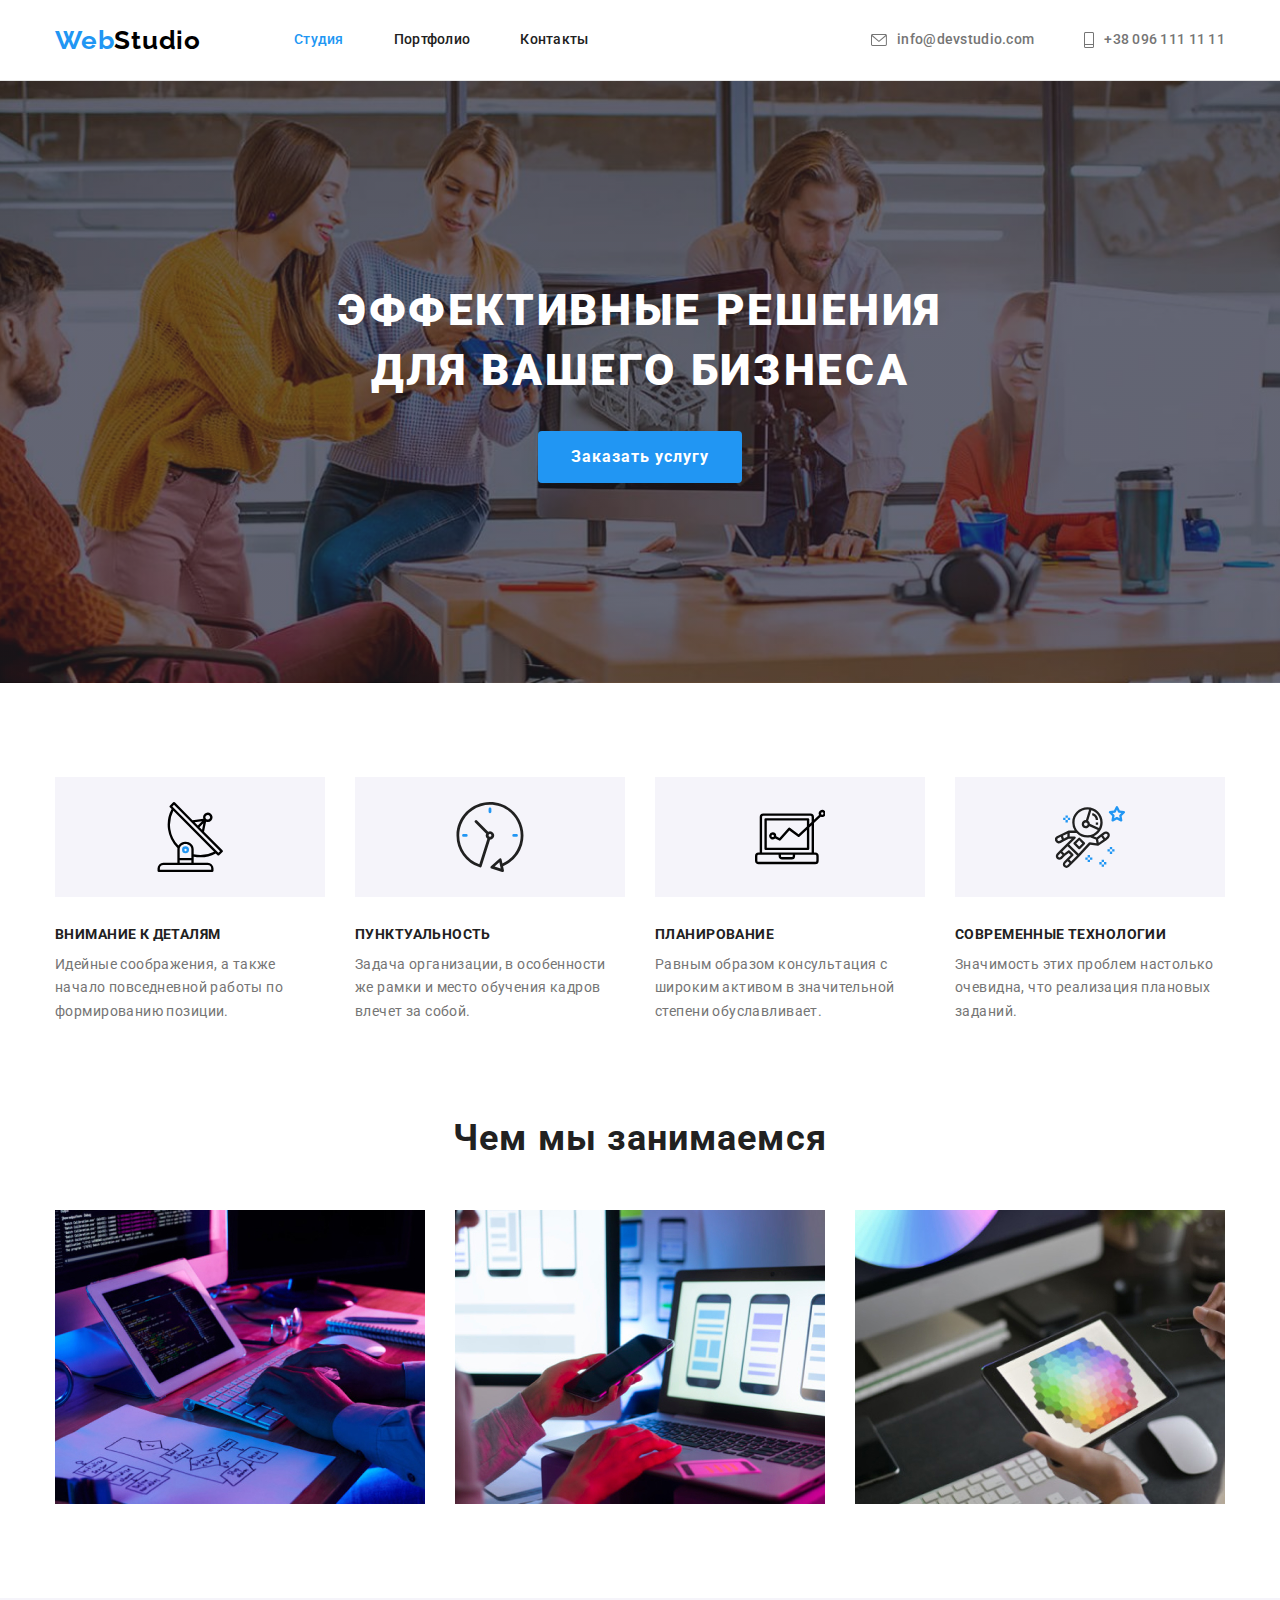
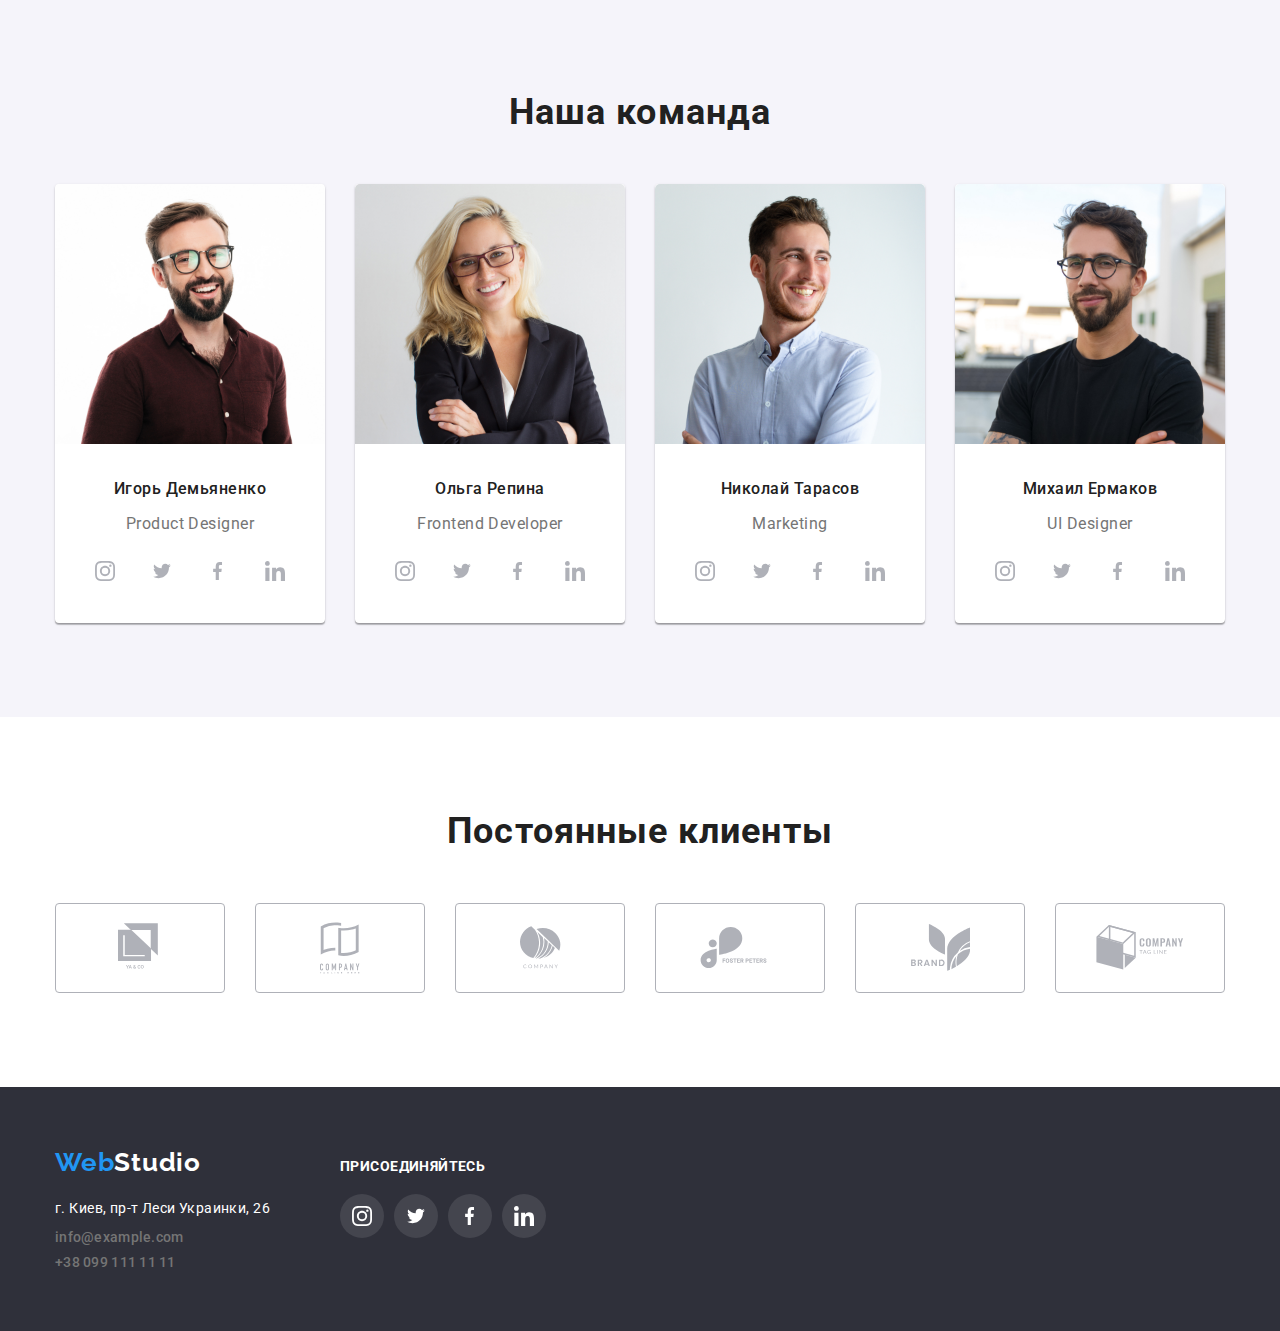
==== index.html @ 43649787 "add new repo" ====
<!DOCTYPE html>
<html lang="ru">

<head>
    <meta charset="UTF-8">
    <meta name="viewport" content="width=device-width, initial-scale=1.0">
    <title>WebStudio</title>
    <link rel="stylesheet" href="./css/reset.css">
    <link rel="stylesheet" href="https://cdnjs.cloudflare.com/ajax/libs/modern-normalize/1.0.0/modern-normalize.min.css">
    <link rel="stylesheet" href="./css/styles.css">
    <link rel="preconnect" href="https://fonts.gstatic.com">
    <link href="https://fonts.googleapis.com/css2?family=Raleway:wght@700&display=swap" rel="stylesheet">
    <link rel="preconnect" href="https://fonts.gstatic.com">
    <link href="https://fonts.googleapis.com/css2?family=Roboto:wght@400;500;700;900&display=swap" rel="stylesheet">
</head>

<body>
    <header class="header">
        <div class="container">
            <div class="header-wrapper">
                <nav class="header-nav">
                    <a href="./index.html" class="logo">
                        <span class="logo-web">Web</span><span class="logo-header">Studio</span>
                    </a>
                    <ul class="header-pages">
                        <li class="item"><a href="./index.html" class="header-link active-page">студия</a></li>
                        <li class="item"><a href="./portfolio.html" class="header-link">портфолио</a></li>
                        <li class="item"><a href="#" class="header-link">контакты</a></li>
                    </ul>
                </nav>
                <ul class="header-contacts">
                    <li class="item">
                        <a href="mailto:info@devstudio.com" class="contact-link">
                            <svg class="contact-icon" width="16" height="12">
                                <use href="./images/symbol-defs.svg#icon-mail"></use>
                            </svg>
                            info@devstudio.com
                        </a>
                    </li>
                    <li class="item">
                        <a href="tel:+380961111111" class="contact-link">
                            <svg class="contact-icon" width="10" height="16">
                                <use href="./images/symbol-defs.svg#icon-phone"></use>
                            </svg>
                            +38 096 111 11 11
                        </a>
                    </li>
                </ul>
            </div>
        </div>
    </header>

    <main>
        <section class="hero hero-overlay">
            <h1 class="hero-title">эффективные решения для вашего бизнеса</h1>
            <button class="hero-button">заказать услугу</button>
        </section>

        <section class="preferences">
            <div class="container">
                <h2 class="visually-hidden">преимущества</h2>
                <ul class="preferences-list">
                    <li class="item">
                        <div class="preferences-icon">
                            <svg class="icon" width="70" height="70">
                                <use href="./images/symbol-defs.svg#icon-satellite"></use>
                            </svg>
                        </div>
                        <h3 class="preferences-title">внимание к деталям</h3>
                        <p class="preferences-description">идейные соображения, а также начало повседневной работы по формированию позиции.</p>
                    </li>
                    <li class="item">
                        <div class="preferences-icon">
                            <svg class="icon" width="70" height="70">
                                <use href="./images/symbol-defs.svg#icon-clock"></use>
                            </svg>
                        </div>
                        <h3 class="preferences-title">пунктуальность</h3>
                        <p class="preferences-description">задача организации, в особенности же рамки и место обучения кадров влечет за собой.</p>
                    </li>
                    <li class="item">
                        <div class="preferences-icon">
                            <svg class="icon" width="70" height="70">
                                <use href="./images/symbol-defs.svg#icon-diagram"></use>
                            </svg>
                        </div>
                        <h3 class="preferences-title">планирование</h3>
                        <p class="preferences-description">равным образом консультация с широким активом в значительной степени обуславливает.</p>
                    </li>
                    <li class="item">
                        <div class="preferences-icon">
                            <svg class="icon" width="70" height="70">
                                <use href="./images/symbol-defs.svg#icon-astronaut"></use>
                            </svg>
                        </div>
                        <h3 class="preferences-title">современные технологии</h3>
                        <p class="preferences-description">значимость этих проблем настолько очевидна, что реализация плановых заданий.</p>
                    </li>
                </ul>
            </div>
        </section>

        <section class="occupation">
            <div class="container">
                <h2 class="occupation-title">чем мы занимаемся</h2>
                <ul class="occupation-list">
                    <li class="item">
                        <a href="#" class="occupation-link">
                            <img src="./images/what-we-do.jpg" alt="Десктопные приложения" width="370">
                        </a>
                    
                    </li>
                    <li class="item">
                        <a href="#" class="occupation-link">
                        <img src="./images/what-we-do-2.jpg" alt="Мобильные приложения" width="370">
                    </a>
                    </li>
                    <li class="item">
                        <a href="#" class="occupation-link">
                        <img src="./images/what-we-do-3.jpg" alt="Дизайнерские решения" width="370">
                    </a>
                    </li>
                </ul>
            </div>
        </section>

        <section class="team">
            <div class="container">
                <h2 class="team-title">наша команда</h2>
                <ul class="team-list">
                    <li class="item">
                        <img class="team-photo" src="./images/product-designer.jpg" alt="Product Designer" width="270">
                        <div class="team-wrapper">
                            <h3 class="team-member">игорь демьяненко</h3>
                            <p class="team-position">product designer</p>
                            <ul class="social-pages">
                                <li class="instagram-page">
                                    <a href="#" class="team-link instagram-link">
                                        <svg class="team-icon instagram-icon" width="20" height="20">
                                            <use href="./images/symbol-defs.svg#icon-instagram"></use>
                                        </svg>
                                    </a>
                                </li>
                                <li class="twitter-page">
                                    <a href="#" class="team-link twitter-link">
                                        <svg class="team-icon twitter-icon" width="20" height="16">
                                            <use href="./images/symbol-defs.svg#icon-twitter"></use>
                                        </svg>
                                    </a>
                                </li>
                                <li class="facebook-page">
                                    <a href="#" class="team-link facebook-link">
                                        <svg class="team-icon facebook-icon" width="10" height="20">
                                            <use href="./images/symbol-defs.svg#icon-facebook"></use>
                                        </svg>
                                    </a>
                                </li>
                                <li class="linkedin-page">
                                    <a href="#" class="team-link linkedin-link">
                                        <svg class="team-icon linkedin-icon" width="20" height="20">
                                            <use href="./images/symbol-defs.svg#icon-linkedin"></use>
                                        </svg>
                                    </a>
                                </li>
                            </ul>
                        </div>
                    </li>
                    <li class="item">
                        <img class="team-photo" src="./images/frontend-developer.jpg" alt="Frontend Developer" width="270">
                        <div class="team-wrapper">
                            <h3 class="team-member">ольга репина</h3>
                            <p class="team-position">frontend developer</p>
                            <ul class="social-pages">
                                <li class="instagram-page">
                                    <a href="#" class="team-link instagram-link">
                                        <svg class="team-icon instagram-icon" width="20" height="20">
                                            <use href="./images/symbol-defs.svg#icon-instagram"></use>
                                        </svg>
                                    </a>
                                </li>
                                <li class="twitter-page">
                                    <a href="#" class="team-link twitter-link">
                                        <svg class="team-icon twitter-icon" width="20" height="16">
                                            <use href="./images/symbol-defs.svg#icon-twitter"></use>
                                        </svg>
                                    </a>
                                </li>
                                <li class="facebook-page">
                                    <a href="#" class="team-link facebook-link">
                                        <svg class="team-icon facebook-icon" width="10" height="20">
                                            <use href="./images/symbol-defs.svg#icon-facebook"></use>
                                        </svg>
                                    </a>
                                </li>
                                <li class="linkedin-page">
                                    <a href="#" class="team-link linkedin-link">
                                        <svg class="team-icon linkedin-icon" width="20" height="20">
                                            <use href="./images/symbol-defs.svg#icon-linkedin"></use>
                                        </svg>
                                    </a>
                                </li>
                            </ul>
                        </div>
                    </li>
                    <li class="item">
                        <img class="team-photo" src="./images/marketing.jpg" alt="Marketing" width="270">
                        <div class="team-wrapper">
                            <h3 class="team-member">николай тарасов</h3>
                            <p class="team-position">marketing</p>
                            <ul class="social-pages">
                                <li class="instagram-page">
                                    <a href="#" class="team-link instagram-link">
                                        <svg class="team-icon instagram-icon" width="20" height="20">
                                            <use href="./images/symbol-defs.svg#icon-instagram"></use>
                                        </svg>
                                    </a>
                                </li>
                                <li class="twitter-page">
                                    <a href="#" class="team-link twitter-link">
                                        <svg class="team-icon twitter-icon" width="20" height="16">
                                            <use href="./images/symbol-defs.svg#icon-twitter"></use>
                                        </svg>
                                    </a>
                                </li>
                                <li class="facebook-page">
                                    <a href="#" class="team-link facebook-link">
                                        <svg class="team-icon facebook-icon" width="10" height="20">
                                            <use href="./images/symbol-defs.svg#icon-facebook"></use>
                                        </svg>
                                    </a>
                                </li>
                                <li class="linkedin-page">
                                    <a href="#" class="team-link linkedin-link">
                                        <svg class="team-icon linkedin-icon" width="20" height="20">
                                            <use href="./images/symbol-defs.svg#icon-linkedin"></use>
                                        </svg>
                                    </a>
                                </li>
                            </ul>
                        </div>
                    </li>
                    <li class="item">
                        <img class="team-photo" src="./images/ui-designer.jpg" alt="UI Designer" width="270">
                        <div class="team-wrapper">
                            <h3 class="team-member">михаил ермаков</h3>
                            <p class="team-position">UI designer</p>
                            <ul class="social-pages">
                                <li class="instagram-page">
                                    <a href="#" class="team-link instagram-link">
                                        <svg class="team-icon instagram-icon" width="20" height="20">
                                            <use href="./images/symbol-defs.svg#icon-instagram"></use>
                                        </svg>
                                    </a>
                                </li>
                                <li class="twitter-page">
                                    <a href="#" class="team-link twitter-link">
                                        <svg class="team-icon twitter-icon" width="20" height="16">
                                            <use href="./images/symbol-defs.svg#icon-twitter"></use>
                                        </svg>
                                    </a>
                                </li>
                                <li class="facebook-page">
                                    <a href="#" class="team-link facebook-link">
                                        <svg class="team-icon facebook-icon" width="10" height="20">
                                            <use href="./images/symbol-defs.svg#icon-facebook"></use>
                                        </svg>
                                    </a>
                                </li>
                                <li class="linkedin-page">
                                    <a href="#" class="team-link linkedin-link">
                                        <svg class="team-icon linkedin-icon" width="20" height="20">
                                            <use href="./images/symbol-defs.svg#icon-linkedin"></use>
                                        </svg>
                                    </a>
                                </li>
                            </ul>
                        </div>
                    </li>
                </ul>
            </div>
        </section>
        <section class="customers">
            <div class="container">
                <h2 class="customers-title">постоянные клиенты</h2>
                <ul class="customers-list">
                    <li class="customers-box">
                        <a href="#" class="customers-link">
                            <svg class="customers-icon" width="44" height="49">
                                <use href="./images/symbol-defs.svg#icon-yaco"></use>
                            </svg>
                        </a>
                    </li>
                    <li class="customers-box">
                        <a href="#" class="customers-link">
                            <svg class="customers-icon" width="40" height="52">
                                <use href="./images/symbol-defs.svg#icon-tagline"></use>
                            </svg>
                        </a>
                    </li>
                    <li class="customers-box">
                        <a href="#" class="customers-link">
                            <svg class="customers-icon" width="41" height="43">
                                <use href="./images/symbol-defs.svg#icon-company"></use>
                            </svg>
                        </a>
                    </li>
                    <li class="customers-box">
                        <a href="#" class="customers-link">
                            <svg class="customers-icon" width="80" height="42">
                                <use href="./images/symbol-defs.svg#icon-foster-peters"></use>
                            </svg>
                        </a>
                    </li>
                    <li class="customers-box">
                        <a href="#" class="customers-link">
                            <svg class="customers-icon" width="59" height="47">
                                <use href="./images/symbol-defs.svg#icon-brand"></use>
                            </svg>
                        </a>
                    </li>
                    <li class="customers-box">
                        <a href="#" class="customers-link">
                            <svg class="customers-icon" width="88" height="45">
                                <use href="./images/symbol-defs.svg#icon-company-tagline"></use>
                            </svg>
                        </a>
                    </li>
                </ul>
            </div>
        </section>
    </main>

    <footer class="footer">
        <div class="container">
            <div class="footer-wrapper">
                <div class="address-block">
                    <a href="./index.html" class="logo-footer">
                        <span class="logo-web">Web</span><span class="footer-logo">Studio</span>
                    </a>
                    <address class="address-list">
                        <p class="address">г. Киев, пр-т Леси Украинки, 26</p>
                        <p class="address-email"><a href="mailto:info@example.com" class="contact-email">info@example.com</a></p>
                        <p class="address-phone"><a href="tel:+380991111111" class="contact-phone">+38 099 111 11 11</a></p>
                    </address>
                </div>
                <div class="social-block">
                    <p class="join">присоединяйтесь</p>
                    <ul class="social-list">
                        <li class="instagram-page">
                            <a href="#" class="social-link instagram-link">
                                <svg class="social-icon instagram-icon" width="20" height="20">
                                    <use href="./images/symbol-defs.svg#icon-instagram"></use>
                                </svg>
                            </a>
                        </li>
                        <li class="twitter-page">
                            <a href="#" class="social-link twitter-link">
                                <svg class="social-icon twitter-icon" width="20" height="16">
                                    <use href="./images/symbol-defs.svg#icon-twitter"></use>
                                </svg>
                            </a>
                        </li>
                        <li class="facebook-page">
                            <a href="#" class="social-link facebook-link">
                                <svg class="social-icon facebook-icon" width="10" height="20">
                                    <use href="./images/symbol-defs.svg#icon-facebook"></use>
                                </svg>
                            </a>
                        </li>
                        <li class="linkedin-page">
                            <a href="#" class="social-link linkedin-link">
                                <svg class="social-icon linkedin-icon" width="20" height="20">
                                    <use href="./images/symbol-defs.svg#icon-linkedin"></use>
                                </svg>
                            </a>
                        </li>
                    </ul>
                </div>
            </div>
        </div>
    </footer>

</body>

</html>
---- css/styles.css ----
:root {
    --primary-text-color: #212121;
    --hero-text-color: #FFFFFF;
    --secondary-text-color: #757575;
    --color-icon: #AFB1B8;
    --accent-text-color: #2196F3;
    --background-main-color: #FFFFFF;
    --background-footer-color: #2F303A;
    --background-category-color: #F5F4FA;
    --background-portfolio-color: #E5E5E5;
}

body {
    margin: 0;
    padding: 0;
    font-family: Roboto, sans-serif;
    font-size: 14px;
}

img {
    display: block;
    max-width: 100%;
    height: auto;
}

/* STUDIO PAGE */

.header {
    border-bottom: 1px solid #E5E5E5;
}

.container {
    width: 1200px;
    margin: 0 auto;
    padding-left: 15px;
    padding-right: 15px;
}

.header-wrapper {
    display: flex;
    align-items: center;
}

/* section HEADER */
.header-nav {
    display: flex;
    align-items: center;
}

.logo-web {
    font-family: Raleway, sans-serif;
    font-style: normal;
    font-weight: 700;
    font-size: 26px;
    line-height: 1.19;
    letter-spacing: 0.03em;
    color: var(--accent-text-color);
}

.logo-header {
    font-family: Raleway, sans-serif;
    font-style: normal;
    font-weight: 700;
    font-size: 26px;
    line-height: 1.19;
    letter-spacing: 0.03em;
    color: #000000;
}

.header-pages {
    display: flex;
    margin-top: 0;
    margin-bottom: 0;
    margin-left: 93px;
    padding-inline-start: 0;
    list-style: none;
}

.header-pages .item:not(:first-child) {
    margin-left: 50px;
}

.header-link {
    display: inline-block;
    padding-top: 32px;
    padding-bottom: 32px;
    font-weight: 500;
    line-height: 1.14;
    letter-spacing: 0.02em;
    text-decoration: none;
    text-transform: capitalize;
    color: var(--primary-text-color);
}

.header-link:focus, .header-link:hover, .active-page {
    color: var(--accent-text-color);
    cursor: pointer;
}

.header-contacts {
    display: flex;
    align-items: center;
    margin-top: 0;
    margin-bottom: 0;
    margin-left: auto;
    list-style: none;
}

.header-contacts .item:not(:first-child) {
    margin-left: 50px;
}

.contact-icon {
    margin-right: 10px;
    fill: currentColor;
}

.contact-link {
    display: flex;
    align-items: center;
    padding-top: 32px;
    padding-bottom: 32px;
    font-style: normal;
    font-weight: 500;
    line-height: 1.14;
    letter-spacing: 0.02em;
    text-decoration: none;
    color: var(--secondary-text-color);
}

.contact-link:focus, .contact-link:hover {
    color: var(--accent-text-color);
    fill: var(--accent-text-color);
    cursor: pointer;
}

/* section HERO */
.hero {
    width: 100%;
    padding-top: 200px;
    padding-bottom: 200px;
    text-align: center;
}

.hero-overlay {
    max-width: 1600px;
    background-color: var(--background-color);
    background-image:  linear-gradient(to right, rgba(47, 48, 58, 0.4), rgba(47, 48, 58, 0.4)), url("../images/hero-bg.jpg");
    background-repeat: no-repeat;
    background-position: center;
    background-size: cover;
}

.hero-title {
    width: 696px;
    margin: 0 auto 30px;
    font-weight: 900;
    font-size: 44px;
    line-height: 1.36;
    letter-spacing: 0.06em;
    text-transform: uppercase;
    color: var(--hero-text-color);
}

.hero-button {
    display: inline-block;
    padding: 10px 32px;
    font-weight: 700;
    font-size: 16px;
    line-height: 1.87;
    letter-spacing: 0.06em;
    border: 1px solid transparent;
    border-radius: 4px;
    cursor: pointer;
    background-color: var(--accent-text-color);
    color: var(--hero-text-color);
}

.hero-button::first-letter {
    text-transform: capitalize;
}

/* section PREFERENCES */
.preferences {
    padding-top: 94px;
    padding-bottom: 94px;
}

.preferences-list {
    display: flex;
    margin-top: 0;
    margin-bottom: 0;
    list-style: none;
}

.preferences-list .item:not(:first-child) {
    margin-left: 30px;
}

.preferences-icon {
    display: flex;
    justify-content: center;
    align-items: center;
    width: 270px;
    height: 120px;
    margin-bottom: 30px;
    background-color: var(--background-category-color);
}

.preferences-title {
    margin-top: 0;
    margin-bottom: 10px;
    font-weight: 700;
    font-size: 14px;
    line-height: 1.14;
    letter-spacing: 0.03em;
    text-transform: uppercase;
    color: var(--primary-text-color);
}

.preferences-description {
    margin-top: 0;
    margin-bottom: 0;
    font-weight: 400;
    line-height: 1.71;
    letter-spacing: 0.03em;
    color: var(--secondary-text-color);
}

.preferences-description::first-letter {
    text-transform: capitalize;
}

/* section OCCUPATION */
.occupation {
    padding-bottom: 94px;
    text-align: center;
}

.occupation-title {
    margin-top: 0;
    margin-bottom: 50px;
    font-weight: 700;
    font-size: 36px;
    line-height: 1.16;
    letter-spacing: 0.03em;
    color: var(--primary-text-color);
}

.occupation-title::first-letter {
    text-transform: capitalize;
}

.occupation-list {
    display: flex;
    justify-content: space-between;
    margin-top: 0;
    margin-bottom: 0;
    padding: 0;
    list-style: none;
}

/* section TEAM */
.team {
    padding-top: 94px;
    padding-bottom: 94px;
    text-align: center;
    background-color: var(--background-category-color);
}

.team-title {
    margin-top: 0;
    margin-bottom: 50px;
    font-weight: 700;
    font-size: 36px;
    line-height: 1.16;
    letter-spacing: 0.03em;
    color: var(--primary-text-color);
}

.team-title::first-letter {
    text-transform: capitalize;
}

.team-list {
    display: flex;
    margin-top: 0;
    margin-bottom: 0;
    padding: 0;
    list-style: none;
}

.team-list > .item {
    background-color: var(--hero-text-color);
    box-shadow: 0px 1px 3px rgba(0, 0, 0, 0.12), 0px 1px 1px rgba(0, 0, 0, 0.14), 0px 2px 1px rgba(0, 0, 0, 0.2);
    border-radius: 4px;
}

.team-list .item:not(:first-child) {
    margin-left: 30px;
}

.team-photo {
    border-top-left-radius: 5px;
    border-top-right-radius: 5px;
}

.team-wrapper {
    padding-top: 30px;
    padding-bottom: 30px;
    padding-left: 15px;
    padding-right: 15px;
}

.team-member {
    margin-bottom: 10px;
    font-weight: 500;
    font-size: 16px;
    line-height: 1.87;
    letter-spacing: 0.03em;
    text-transform: capitalize;
    color: var(--primary-text-color);
}

.team-position {
    margin-top: 0;
    margin-bottom: 16px;
    font-weight: 400;
    font-size: 16px;
    line-height: 1.19;
    text-align: center;
    letter-spacing: 0.03em;
    text-transform: capitalize;
    color: var(--secondary-text-color);
}

.social-pages {
    display: flex;
    justify-content: space-evenly;
    align-items: center;
}

.team-link {
    display: flex;
    justify-content: center;
    align-items: center;
    width: 44px;
    height: 44px;
    border-radius: 50%;
    color: var(--color-icon);
}

.team-icon {
    fill: currentColor;
}

.team-link:hover {
    background-color: var(--accent-text-color);
    color: var(--hero-text-color);
}

/* section CUSTOMERS */
.customers {
    padding-top: 94px;
    padding-bottom: 94px;
    background-color: var(--hero-text-color);
}

.customers-title {
    margin-top: 0;
    margin-bottom: 50px;
    font-style: normal;
    font-weight: 700;
    font-size: 36px;
    line-height: 1.16;
    text-align: center;
    letter-spacing: 0.03em;
    color: var(--primary-text-color);
}

.customers-title::first-letter {
    text-transform: capitalize;
}

.customers-list {
    display: flex;
    justify-content: space-between;
    align-items: center;
}

.customers-link {
    display: flex;
    justify-content: space-evenly;
    align-items: center;
    width: 170px;
    height: 90px;
    border: 1px solid var(--color-icon);
    border-radius: 4px;
    color: var(--color-icon);
}

.customers-icon {
    fill: currentColor;
}

.customers-link:hover {
    border: 1px solid var(--accent-text-color);
    color: var(--accent-text-color);
}

/* section FOOTER */
.footer {
    padding-top: 60px;
    padding-bottom: 60px;
    background-color: var(--background-footer-color);
}

.footer-wrapper {
    display: flex;
}

/* ADDRESS - BLOCK */
.logo-footer {
    display: block;
    margin-top: 0;
    margin-bottom: 20px;
    cursor: pointer;
}

.footer-logo {
    font-family: Raleway, sans-serif;
    font-style: normal;
    font-weight: 700;
    font-size: 26px;
    line-height: 1.19;
    letter-spacing: 0.03em;
    color: var(--hero-text-color);
}

.address-block {
    margin-right: 70px;
}

.address {
    margin-top: 0;
    margin-bottom: 9px;
    font-style: normal;
    font-weight: 400;
    line-height: 1.71;
    letter-spacing: 0.03em;
    color: var(--hero-text-color);
}

.address-email {
    margin-bottom: 9px;
}

.contact-email {
    font-style: normal;
    font-weight: 500;
    line-height: 1.14;
    letter-spacing: 0.02em;
    text-decoration: none;
    color: var(--secondary-text-color);
}

.contact-email:focus, .contact-email:hover {
    color: var(--accent-text-color);
    cursor: pointer;
}

.contact-phone {
    margin-top: 0;
    margin-bottom: 0;
    font-style: normal;
    font-weight: 500;
    line-height: 1.14;
    letter-spacing: 0.02em;
    text-decoration: none;
    color: var(--secondary-text-color);
}

.contact-phone:focus, .contact-phone:hover {
    color: var(--accent-text-color);
    cursor: pointer;
}

/* SOCIAL - BLOCK */
.social-block {
    display: flex;
    flex-direction: column;
    width: 206px;
    height: 80px;
}

.join {
    margin-top: 12px;
    margin-bottom: 20px;
    font-style: normal;
    font-weight: 700;
    font-size: 14px;
    line-height: 1.14;
    letter-spacing: 0.03em;
    text-transform: uppercase;
    color: var(--hero-text-color);
}

.social-list {
    display: flex;
    justify-content: space-between;
    align-items: center;
}

.social-link {
    display: flex;
    justify-content: center;
    align-items: center;
    width: 44px;
    height: 44px;
    border-radius: 50%;
    background-color: rgba(255, 255, 255, 0.1);
    color: var(--hero-text-color);
}

.social-icon {
    fill: currentColor;
}

.social-link:hover {
    background-color: var(--accent-text-color);
}

/* PORTFOLIO PAGE */

/* section PORTFOLIO */
.portfolio {
    padding-top: 70px;
    padding-bottom: 114px;
}

.portfolio-title {
    margin-top: 0;
    margin-bottom: 0;
    visibility: hidden;
}

.category-list {
    display: flex;
    justify-content: center;
    margin-top: 0;
    margin-bottom: 50px;
    padding: 0;
    list-style: none;
}

.category-list .item:not(:first-child) {
    margin-left: 8px;
}

.category-link {
    display: inline-block;
    padding: 6px 22px;
    font-weight: 500;
    font-size: 16px;
    line-height: 1.62;
    border-radius: 4px;
    text-transform: capitalize;
    text-decoration: none;
    text-align: center;
    letter-spacing: 0.03em;
    cursor: pointer;
    background-color: var(--background-category-color);
    color: var(--primary-text-color);
}
.category-link:hover {
    box-shadow: 0px 3px 1px rgba(0, 0, 0, 0.1), 0px 1px 2px rgba(0, 0, 0, 0.08), 0px 2px 2px rgba(0, 0, 0, 0.12);
}

.category-link:focus, .category-link:hover {
    background-color: var(--accent-text-color);
    color: var(--hero-text-color);
}


.portfolio-list {
    display: flex;
    flex-wrap: wrap;
    margin: 0;
    padding: 0;
    list-style: none;
}

.portfolio-list .card {
    margin-right: 30px;
    margin-bottom: 30px;
}

.portfolio-list .card:nth-child(3n) {
    margin-right: 0;
}

.portfolio-list .card:nth-last-child(-n+3) {
    margin-bottom: 0;
}

.card-link {
    text-decoration: none;
}

.card:hover {
    box-shadow: 0px 1px 1px rgba(0, 0, 0, 0.12), 0px 4px 4px rgba(0, 0, 0, 0.06), 1px 4px 6px rgba(0, 0, 0, 0.16);
}

.card-wrapper {
    padding-top: 20px;
    padding-bottom: 20px;
    padding-left: 24px;
    padding-right: 24px;
    margin: 0;
    border-left: 1px solid #EEEEEE;
    border-right: 1px solid #EEEEEE;
    border-bottom: 1px solid #EEEEEE;
}

.portfolio-name {
    margin-top: 0;
    margin-bottom: 4px;
    font-weight: 700;
    font-size: 18px;
    line-height: 2;
    letter-spacing: 0.06em;
    color: var(--primary-text-color);
}

.portfolio-work {
    margin: 0;
    font-weight: 400;
    font-size: 16px;
    line-height: 1.87;
    letter-spacing: 0.03em;
    color: var(--secondary-text-color);
}
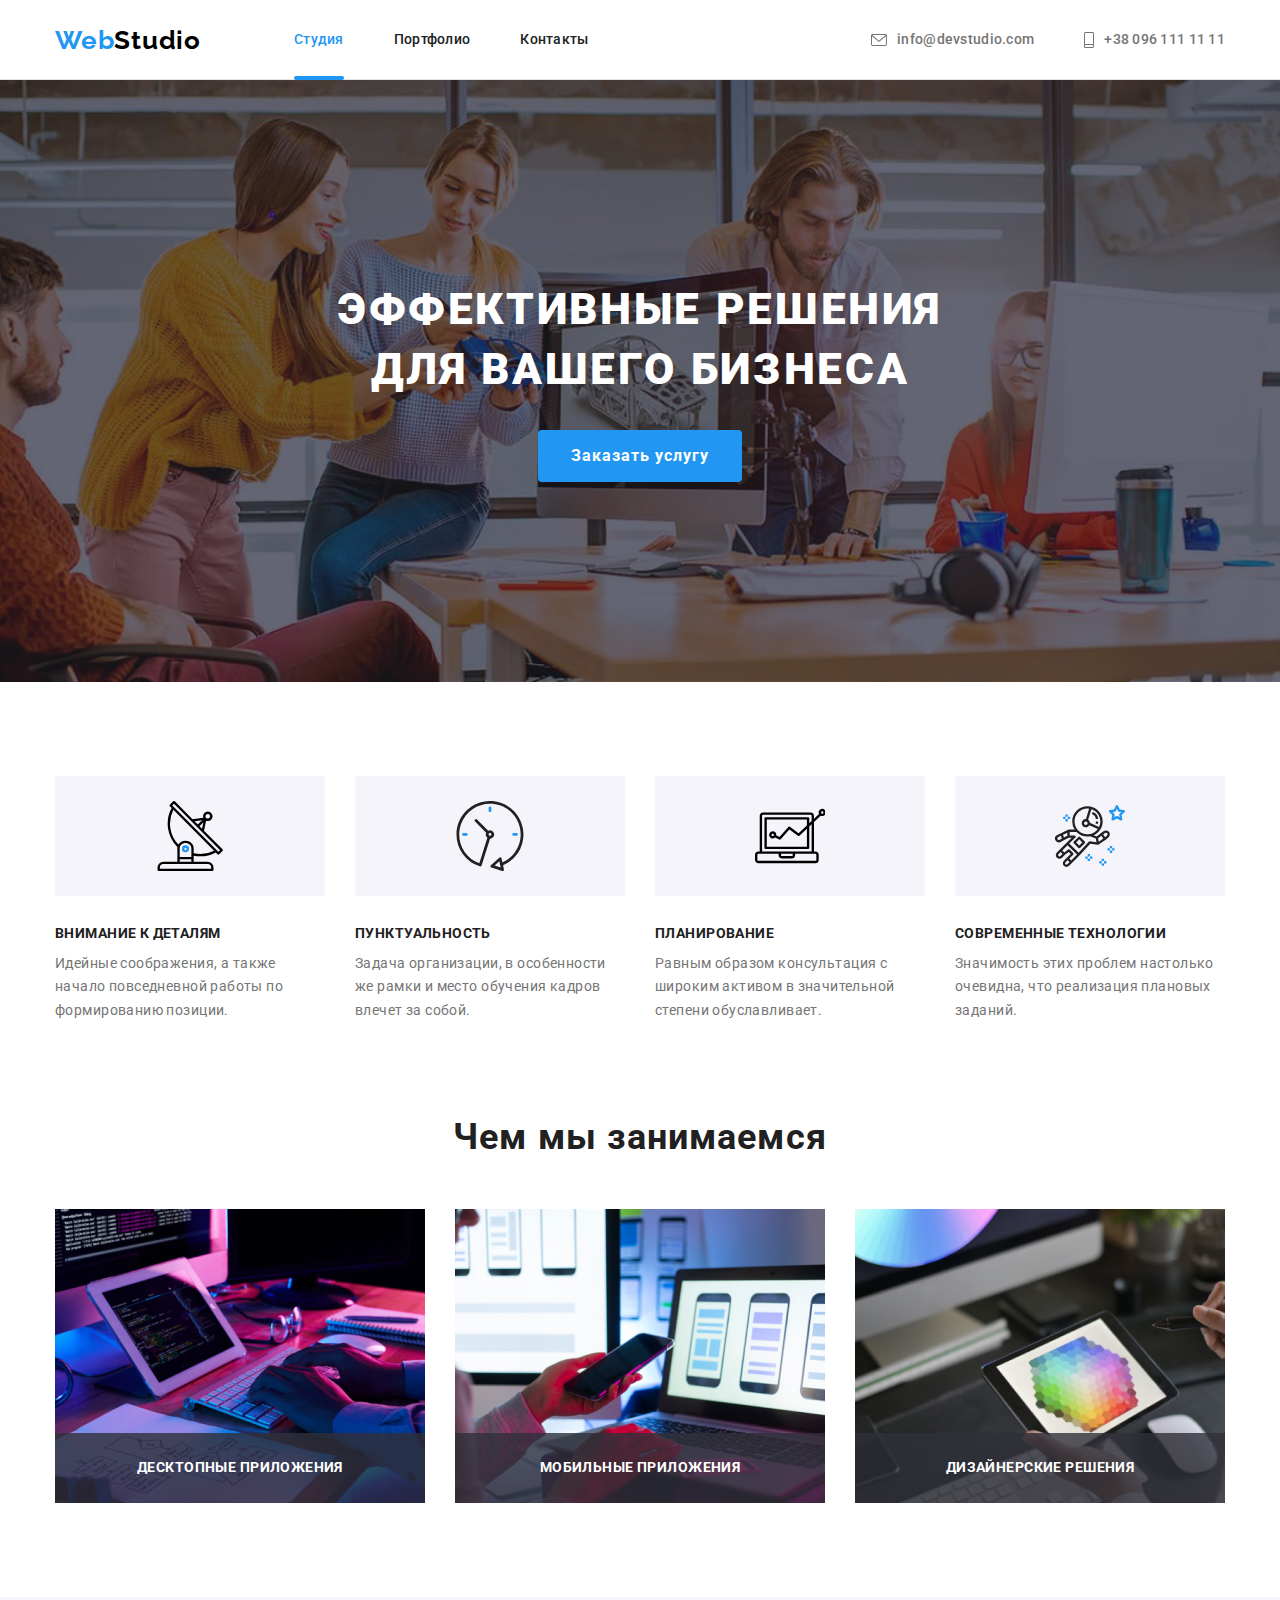
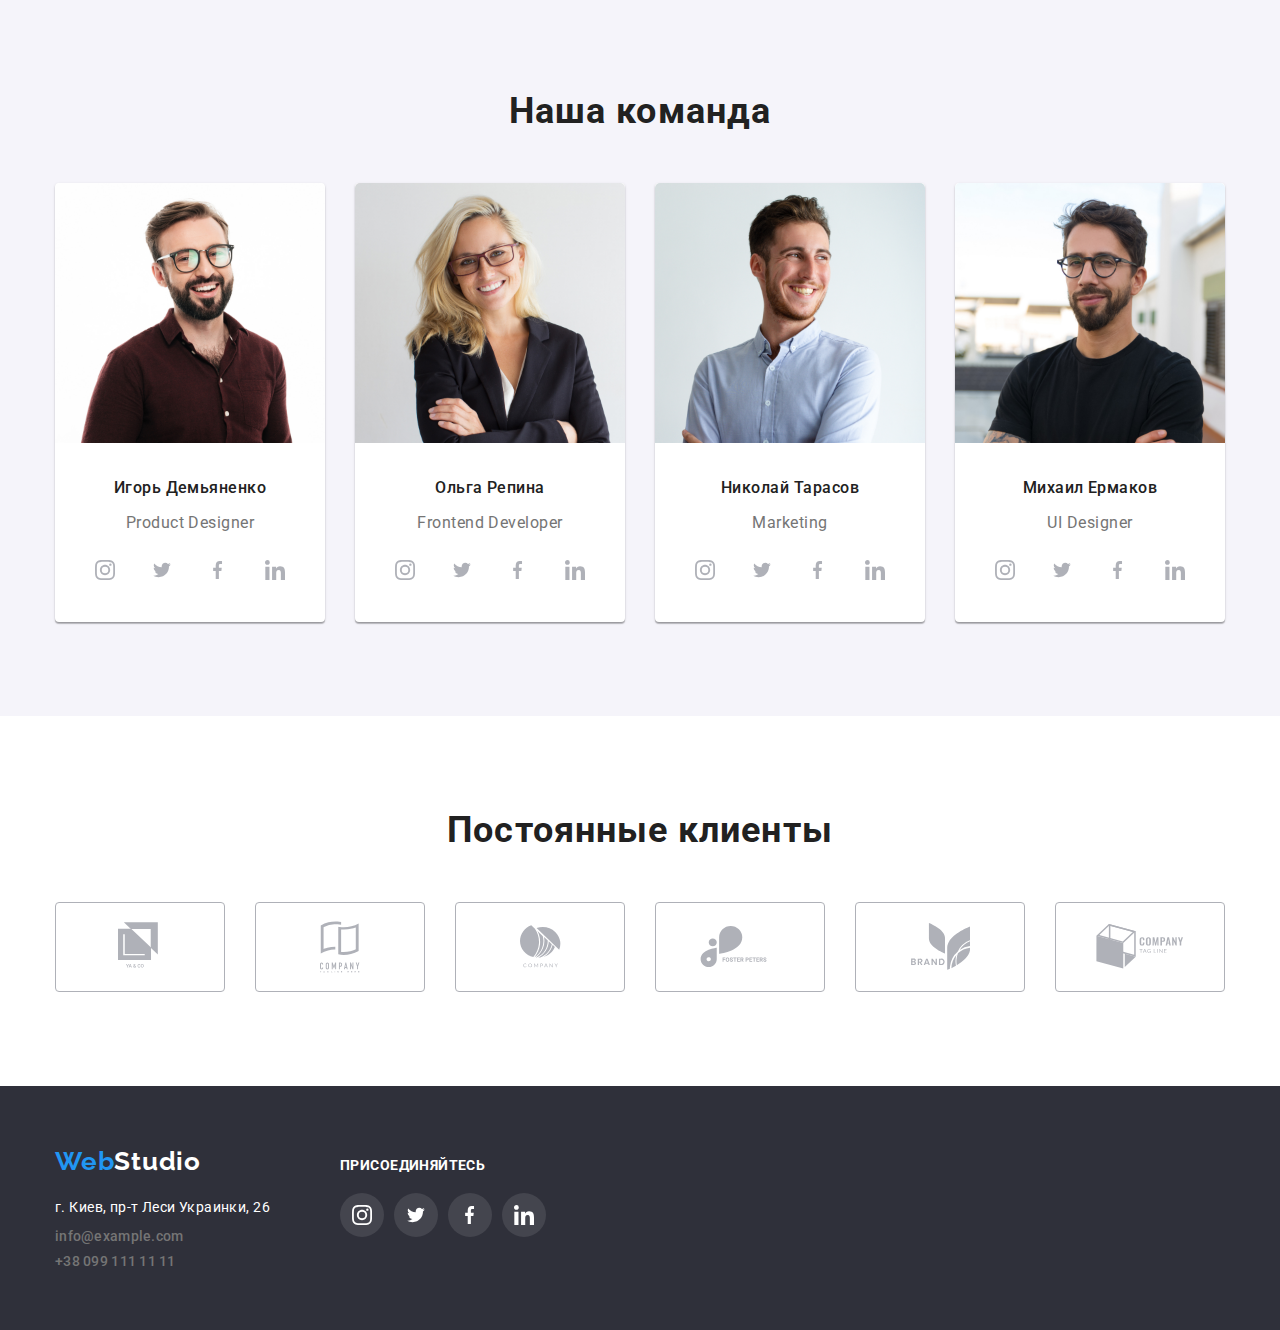
==== commit a3f68ba5: "add occupation-description & card-description" ====
--- a/index.html
+++ b/index.html
@@ -23,9 +23,12 @@
                         <span class="logo-web">Web</span><span class="logo-header">Studio</span>
                     </a>
                     <ul class="header-pages">
-                        <li class="item"><a href="./index.html" class="header-link active-page">студия</a></li>
-                        <li class="item"><a href="./portfolio.html" class="header-link">портфолио</a></li>
-                        <li class="item"><a href="#" class="header-link">контакты</a></li>
+                        <li class="item">
+                            <a href="./index.html" class="header-link active-page">студия</a></li>
+                        <li class="item">
+                            <a href="./portfolio.html" class="header-link">портфолио</a></li>
+                        <li class="item">
+                            <a href="#" class="header-link">контакты</a></li>
                     </ul>
                 </nav>
                 <ul class="header-contacts">
@@ -104,21 +107,17 @@
             <div class="container">
                 <h2 class="occupation-title">чем мы занимаемся</h2>
                 <ul class="occupation-list">
-                    <li class="item">
-                        <a href="#" class="occupation-link">
-                            <img src="./images/what-we-do.jpg" alt="Десктопные приложения" width="370">
-                        </a>
-                    
-                    </li>
-                    <li class="item">
-                        <a href="#" class="occupation-link">
+                    <li class="occupation-item">
+                        <img src="./images/what-we-do.jpg" alt="Десктопные приложения" width="370">
+                        <p class="occupation-description">десктопные приложения</p>
+                    </li>
+                    <li class="occupation-item">
                         <img src="./images/what-we-do-2.jpg" alt="Мобильные приложения" width="370">
-                    </a>
-                    </li>
-                    <li class="item">
-                        <a href="#" class="occupation-link">
+                        <p class="occupation-description">мобильные приложения</p>
+                    </li>
+                    <li class="occupation-item">
                         <img src="./images/what-we-do-3.jpg" alt="Дизайнерские решения" width="370">
-                    </a>
+                        <p class="occupation-description">дизайнерские решения</p>
                     </li>
                 </ul>
             </div>
--- a/css/styles.css
+++ b/css/styles.css
@@ -26,7 +26,17 @@
 /* STUDIO PAGE */
 
 .header {
-    border-bottom: 1px solid #E5E5E5;
+    position: relative;
+}
+
+.header::after {
+    position: absolute;
+    content: '';
+    bottom: 0;
+    width: 100%;
+    max-width: 1600px;
+    height: 1px;
+    background-color: var(--background-portfolio-color);
 }
 
 .container {
@@ -74,6 +84,10 @@
     margin-left: 93px;
     padding-inline-start: 0;
     list-style: none;
+}
+
+.header-pages .item {
+    position: relative;
 }
 
 .header-pages .item:not(:first-child) {
@@ -97,6 +111,18 @@
     cursor: pointer;
 }
 
+.active-page::after {
+    display: block;
+    position: absolute;
+    content: '';
+    bottom: 0px;
+    z-index: 2;
+    width: 100%;
+    height: 4px;
+    border-radius: 2px;
+    background-color: var(--accent-text-color);
+}
+
 .header-contacts {
     display: flex;
     align-items: center;
@@ -260,6 +286,29 @@
     list-style: none;
 }
 
+.occupation-list > .occupation-item {
+    position: relative;
+}
+
+.occupation-description {
+    position: absolute;
+    bottom: 0;
+    display: block;
+    width: 100%;
+    height: 70px;
+    padding-top: 27px;
+    padding-bottom: 27px;
+    font-style: normal;
+    font-weight: 700;
+    font-size: 14px;
+    line-height: 1.14;
+    text-align: center;
+    letter-spacing: 0.03em;
+    text-transform: uppercase;
+    background-color: rgba(47, 48, 58, 0.8);
+    color: var(--hero-text-color);
+}
+
 /* section TEAM */
 .team {
     padding-top: 94px;
@@ -354,7 +403,7 @@
     fill: currentColor;
 }
 
-.team-link:hover {
+.team-link:hover, .team-link:focus {
     background-color: var(--accent-text-color);
     color: var(--hero-text-color);
 }
@@ -403,7 +452,7 @@
     fill: currentColor;
 }
 
-.customers-link:hover {
+.customers-link:hover, .customers-link:focus {
     border: 1px solid var(--accent-text-color);
     color: var(--accent-text-color);
 }
@@ -526,7 +575,7 @@
     fill: currentColor;
 }
 
-.social-link:hover {
+.social-link:hover, .social-link:focus {
     background-color: var(--accent-text-color);
 }
 
@@ -572,7 +621,7 @@
     background-color: var(--background-category-color);
     color: var(--primary-text-color);
 }
-.category-link:hover {
+.category-link:focus, .category-link:hover {
     box-shadow: 0px 3px 1px rgba(0, 0, 0, 0.1), 0px 1px 2px rgba(0, 0, 0, 0.08), 0px 2px 2px rgba(0, 0, 0, 0.12);
 }
 
@@ -590,7 +639,8 @@
     list-style: none;
 }
 
-.portfolio-list .card {
+.portfolio-list > .card {
+    position: relative;
     margin-right: 30px;
     margin-bottom: 30px;
 }
@@ -607,7 +657,7 @@
     text-decoration: none;
 }
 
-.card:hover {
+.card:focus, .card:hover {
     box-shadow: 0px 1px 1px rgba(0, 0, 0, 0.12), 0px 4px 4px rgba(0, 0, 0, 0.06), 1px 4px 6px rgba(0, 0, 0, 0.16);
 }
 
@@ -622,7 +672,21 @@
     border-bottom: 1px solid #EEEEEE;
 }
 
-.portfolio-name {
+.card-description {
+    display: block;
+    position: absolute;
+    top: 0;
+    left: 0;
+    padding: 64px 24px;
+    font-weight: 400;
+    font-size: 18px;
+    line-height: 1.56;
+    letter-spacing: 0.03em;
+    background-color: rgba(33, 150, 243, 0.9);
+    color: var(--hero-text-color);
+}
+
+.card-title {
     margin-top: 0;
     margin-bottom: 4px;
     font-weight: 700;
@@ -632,11 +696,22 @@
     color: var(--primary-text-color);
 }
 
-.portfolio-work {
+.card-work {
     margin: 0;
     font-weight: 400;
     font-size: 16px;
     line-height: 1.87;
     letter-spacing: 0.03em;
     color: var(--secondary-text-color);
+}
+
+/* MODAL WINDOW */
+.backdrop {
+    position: fixed;
+    top: 0;
+    left: 0;
+    width: 100%;
+    height: 100%;
+    z-index: 3;
+    background-color: rgba(0, 0, 0, 0.2);
 }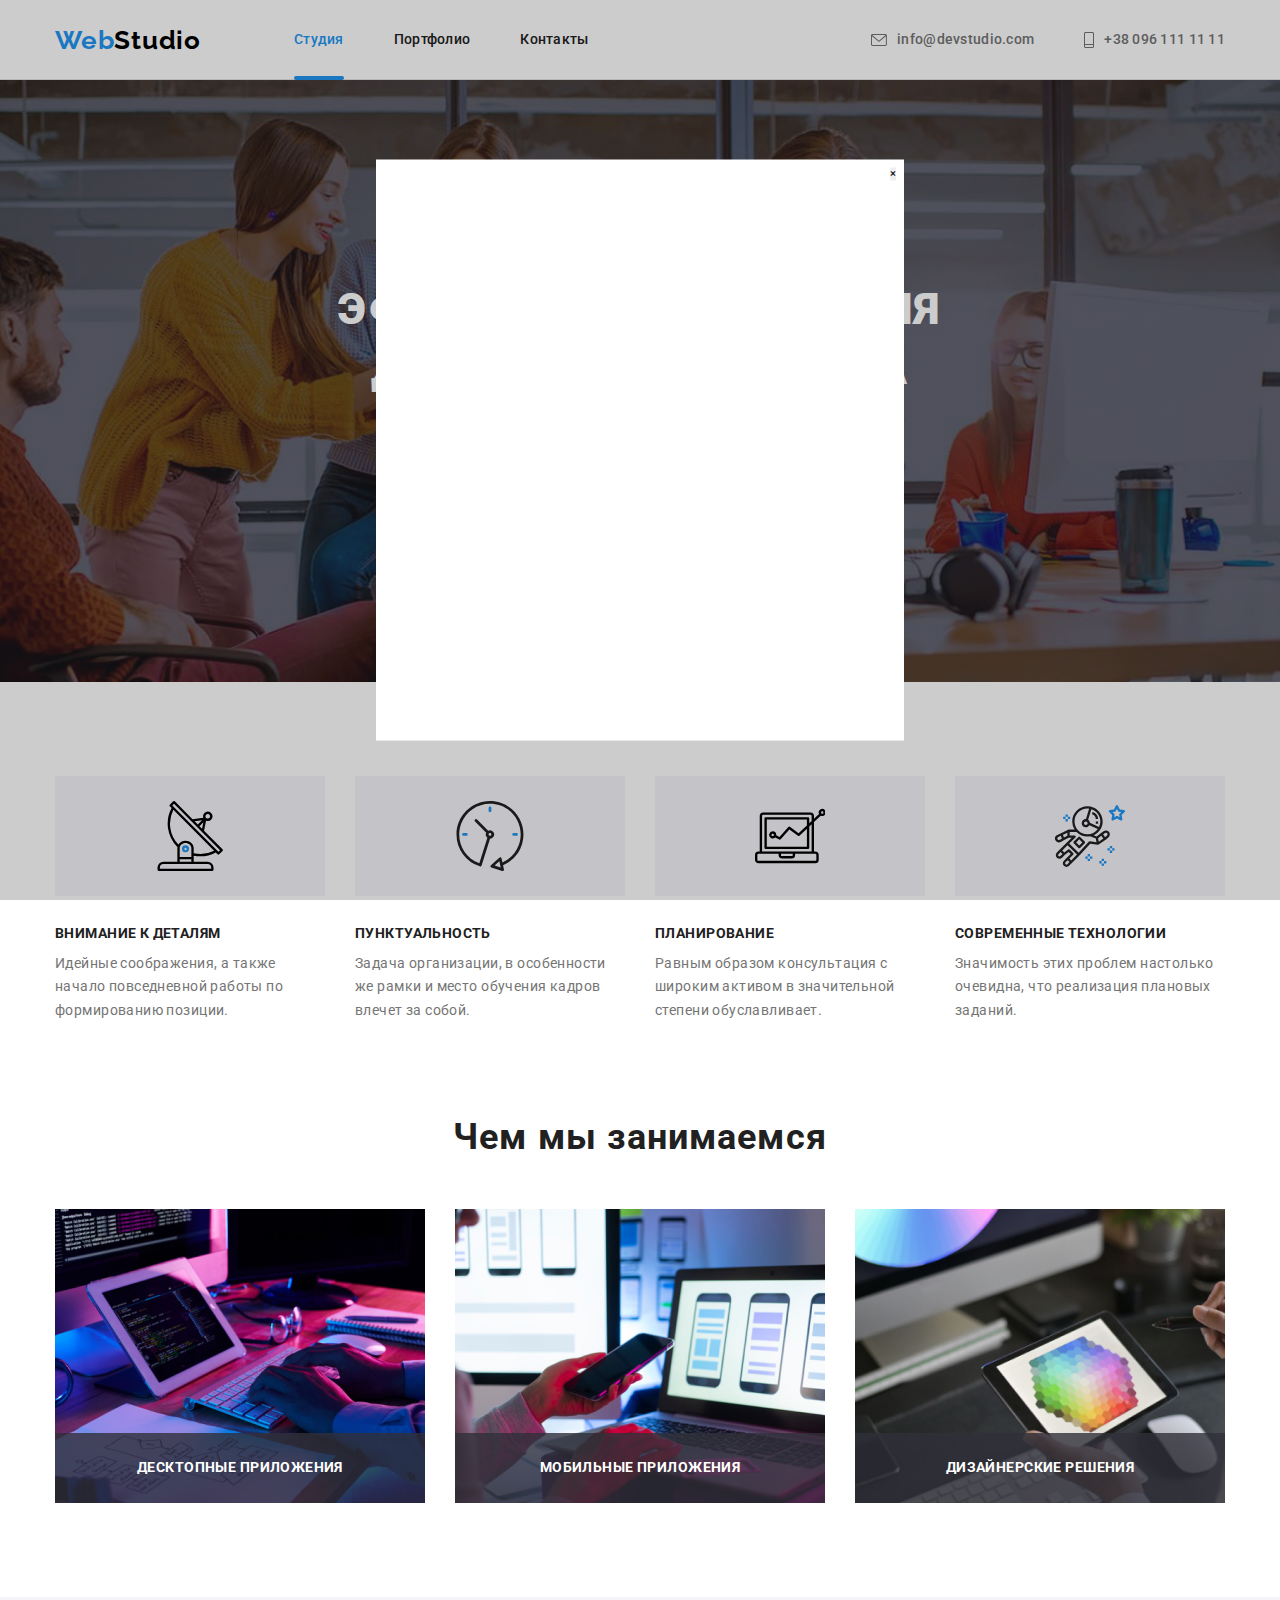
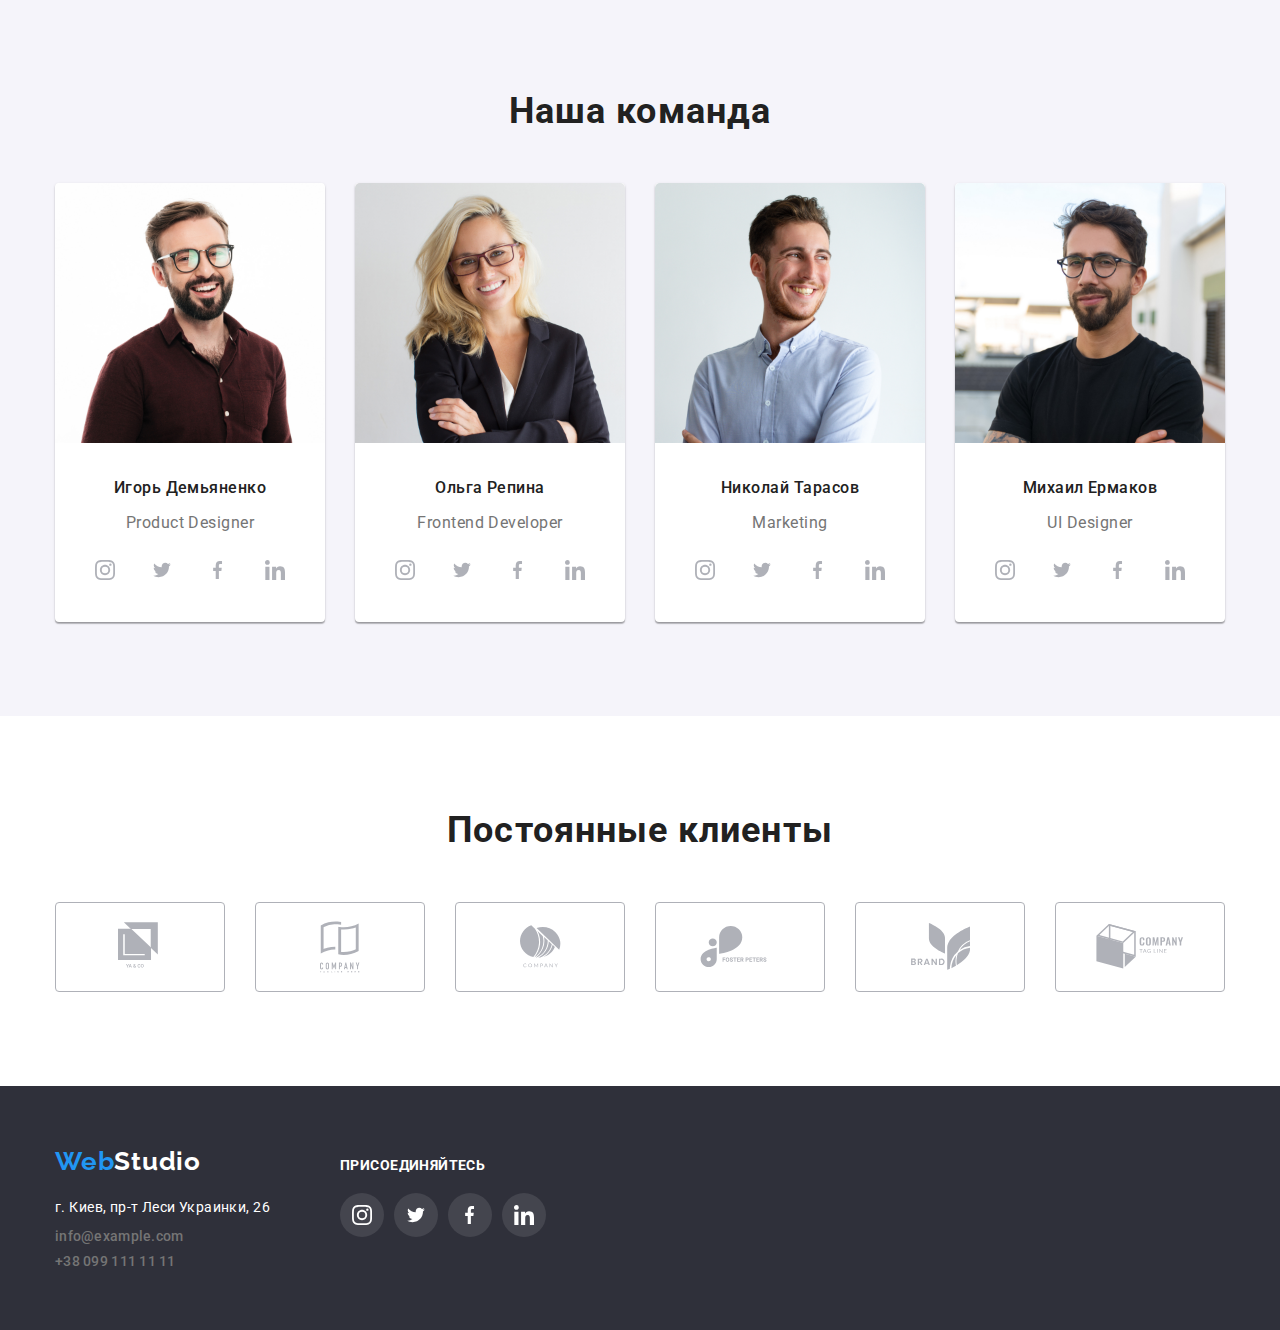
==== commit 9ad05634: "add modal wondow" ====
--- a/index.html
+++ b/index.html
@@ -56,7 +56,7 @@
     <main>
         <section class="hero hero-overlay">
             <h1 class="hero-title">эффективные решения для вашего бизнеса</h1>
-            <button class="hero-button">заказать услугу</button>
+            <button class="hero-button" data-open-modal>заказать услугу</button>
         </section>
 
         <section class="preferences">
@@ -379,6 +379,13 @@
         </div>
     </footer>
 
+    <div class="backdrop is-hidden" data-backdrop>
+        <div class="modal">
+            <p class="modal-description"></p>
+            <button class="modal-close" data-close-modal>&times;</button>
+        </div>
+    </div>
+    <script src="./js/modal.js"></script>
 </body>
 
 </html>--- a/css/styles.css
+++ b/css/styles.css
@@ -714,4 +714,26 @@
     height: 100%;
     z-index: 3;
     background-color: rgba(0, 0, 0, 0.2);
+}
+
+.backdrop .is-hidden {
+    opacity: 0;
+    pointer-events: none;
+}
+
+.modal {
+    position: absolute;
+    top: 50%;
+    left: 50%;
+    transform: translate(-50%, -50%);
+    width: 528px;
+    height: 581px;
+    background-color: #fff;
+}
+
+.modal-close {
+    position: absolute;
+    top: 8px;
+    right: 8px;
+    font-size: 11px;
 }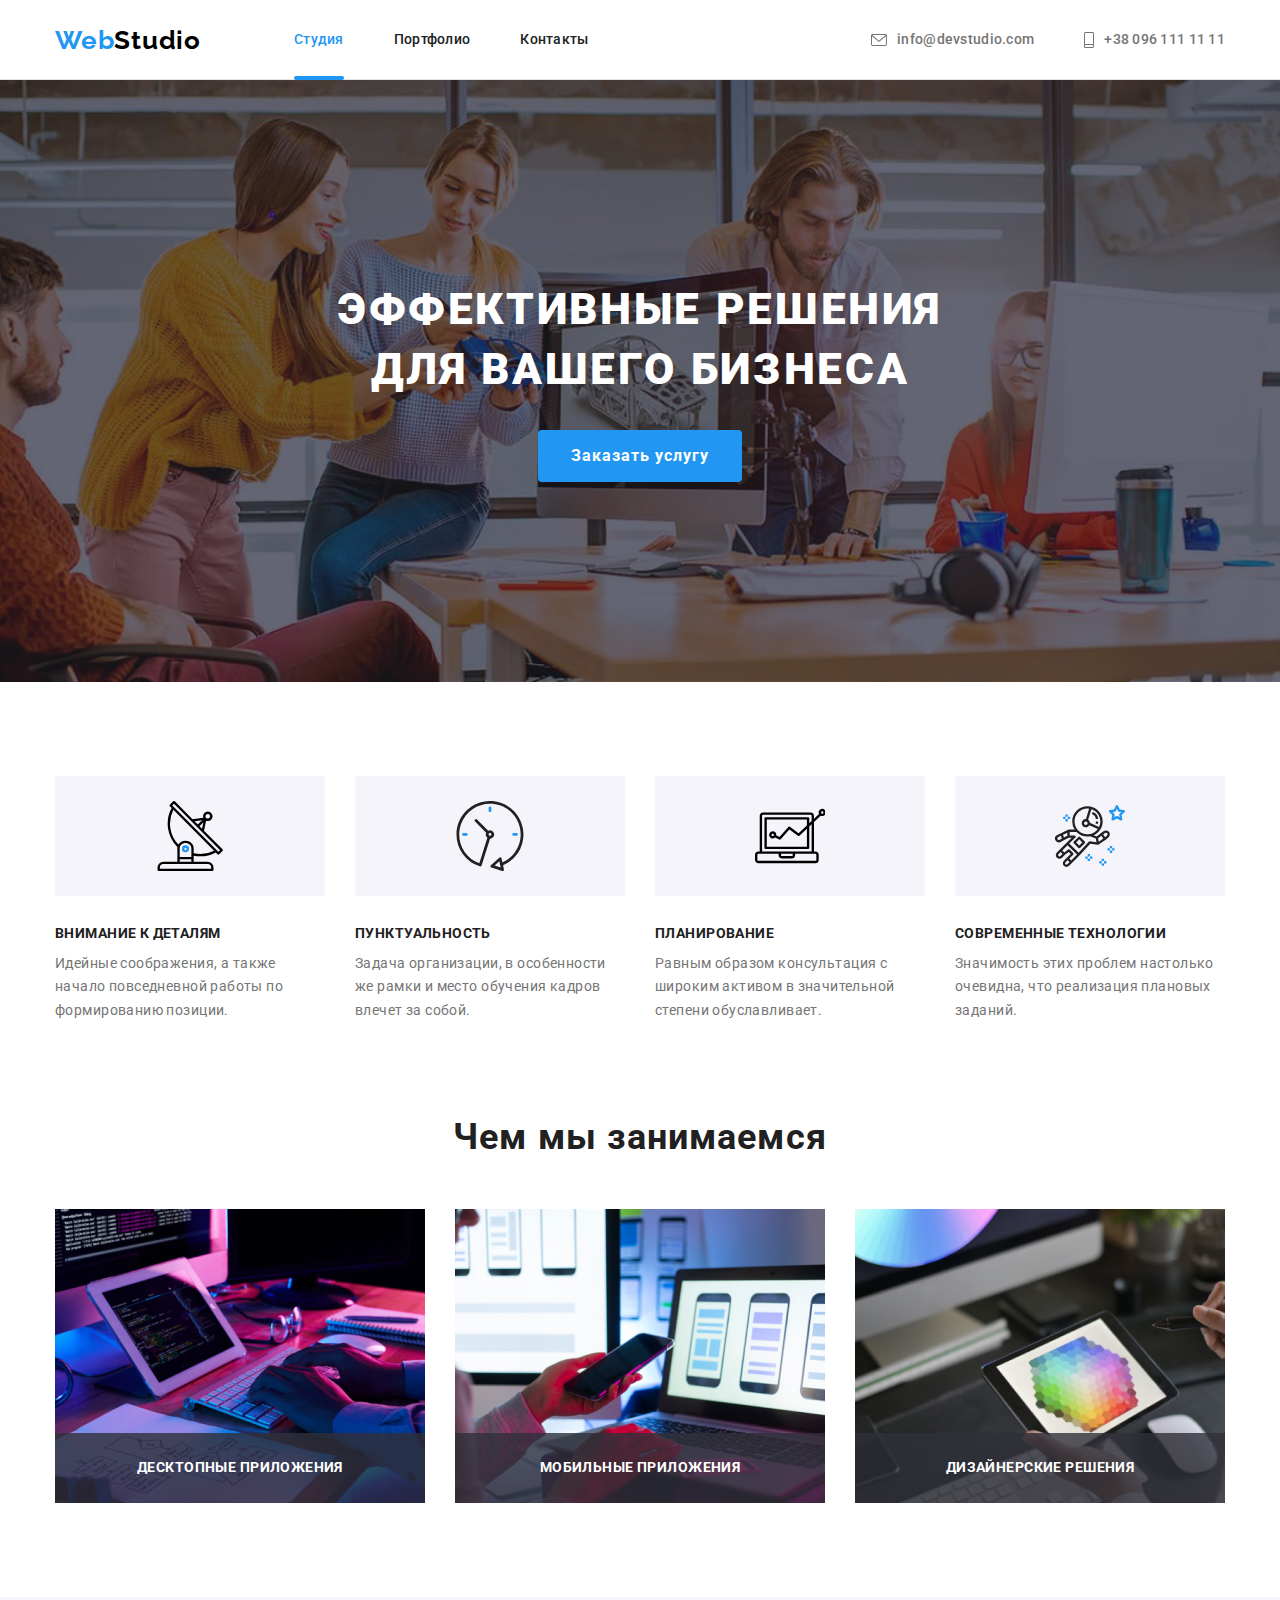
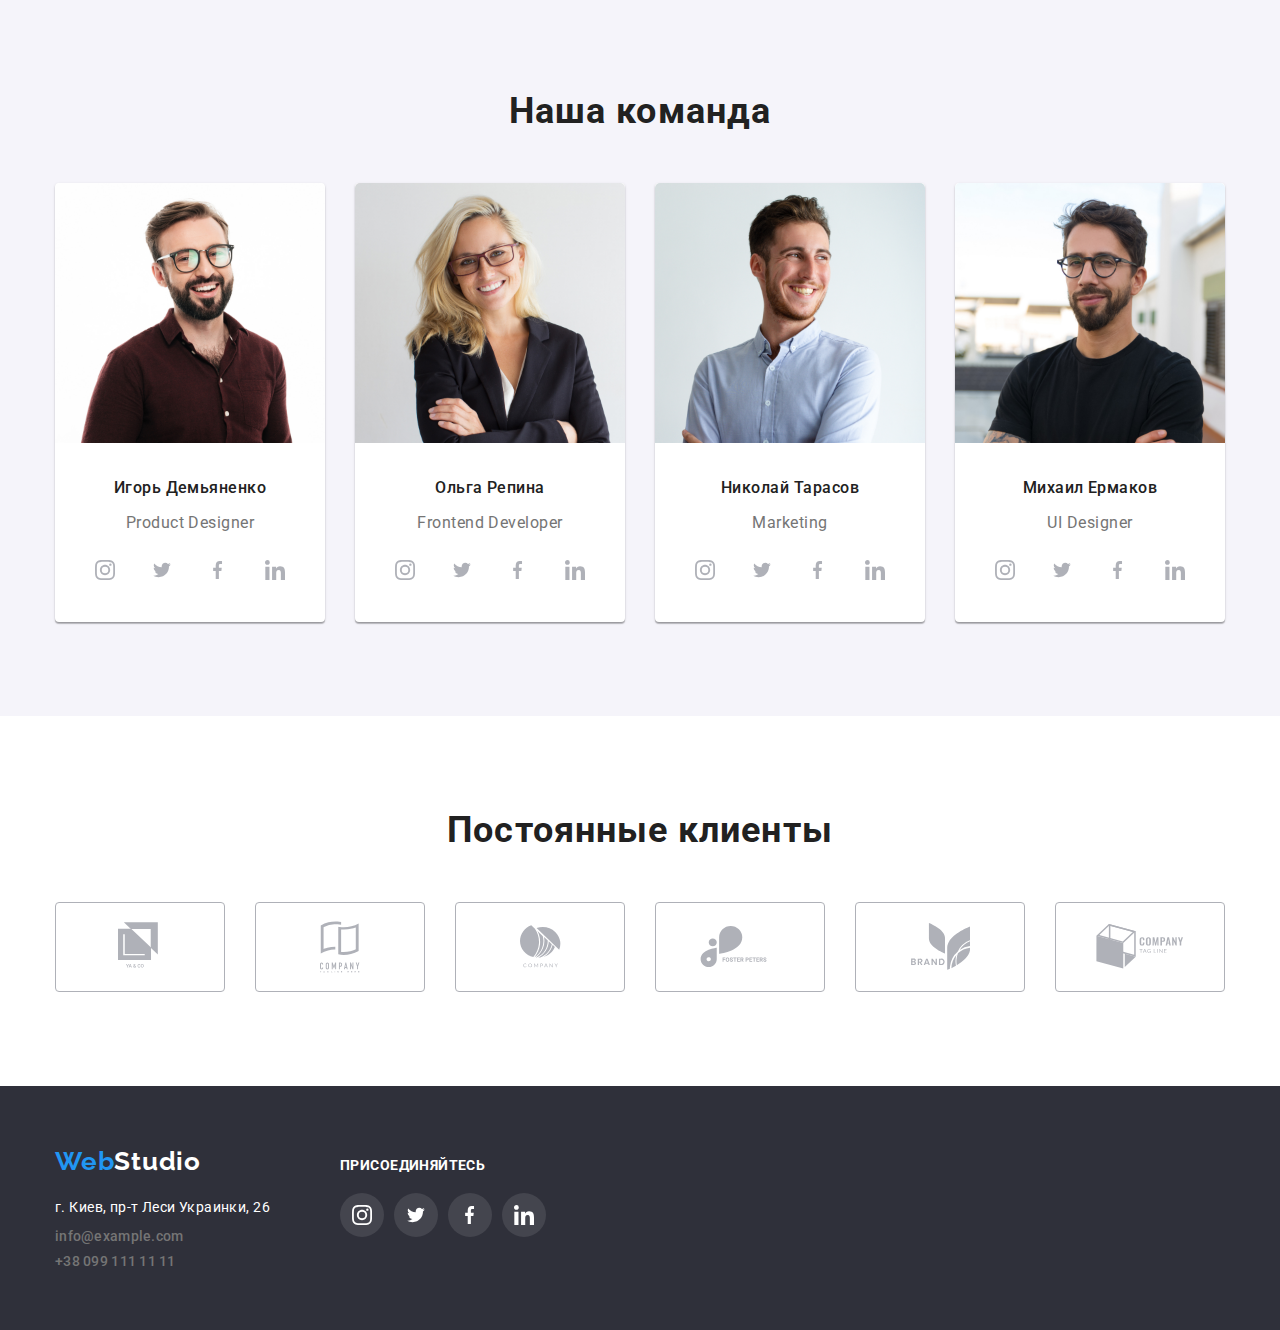
==== commit c0a582c1: "fixed modal" ====
--- a/index.html
+++ b/index.html
@@ -382,7 +382,7 @@
     <div class="backdrop is-hidden" data-backdrop>
         <div class="modal">
             <p class="modal-description"></p>
-            <button class="modal-close" data-close-modal>&times;</button>
+            <button class="modal-close" data-close-modal>&times;close</button>
         </div>
     </div>
     <script src="./js/modal.js"></script>
--- a/css/styles.css
+++ b/css/styles.css
@@ -716,7 +716,7 @@
     background-color: rgba(0, 0, 0, 0.2);
 }
 
-.backdrop .is-hidden {
+.backdrop.is-hidden {
     opacity: 0;
     pointer-events: none;
 }
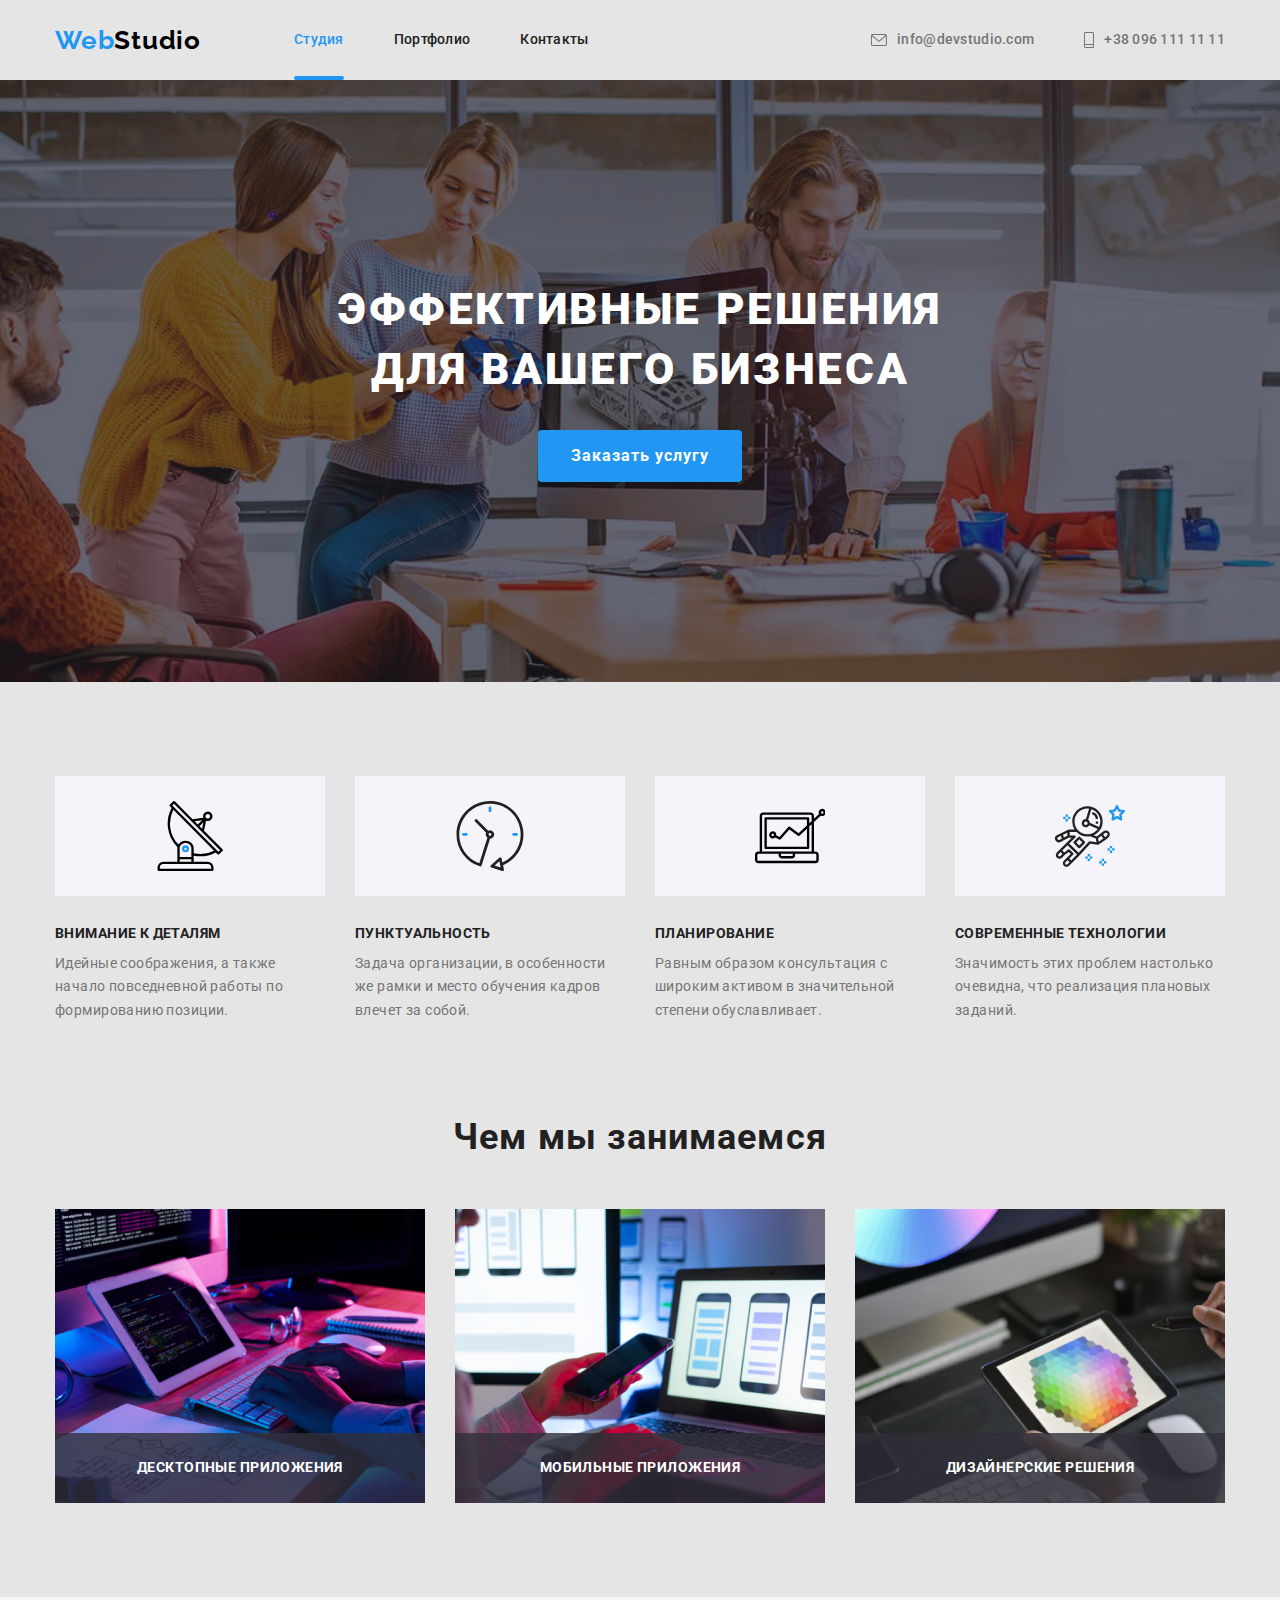
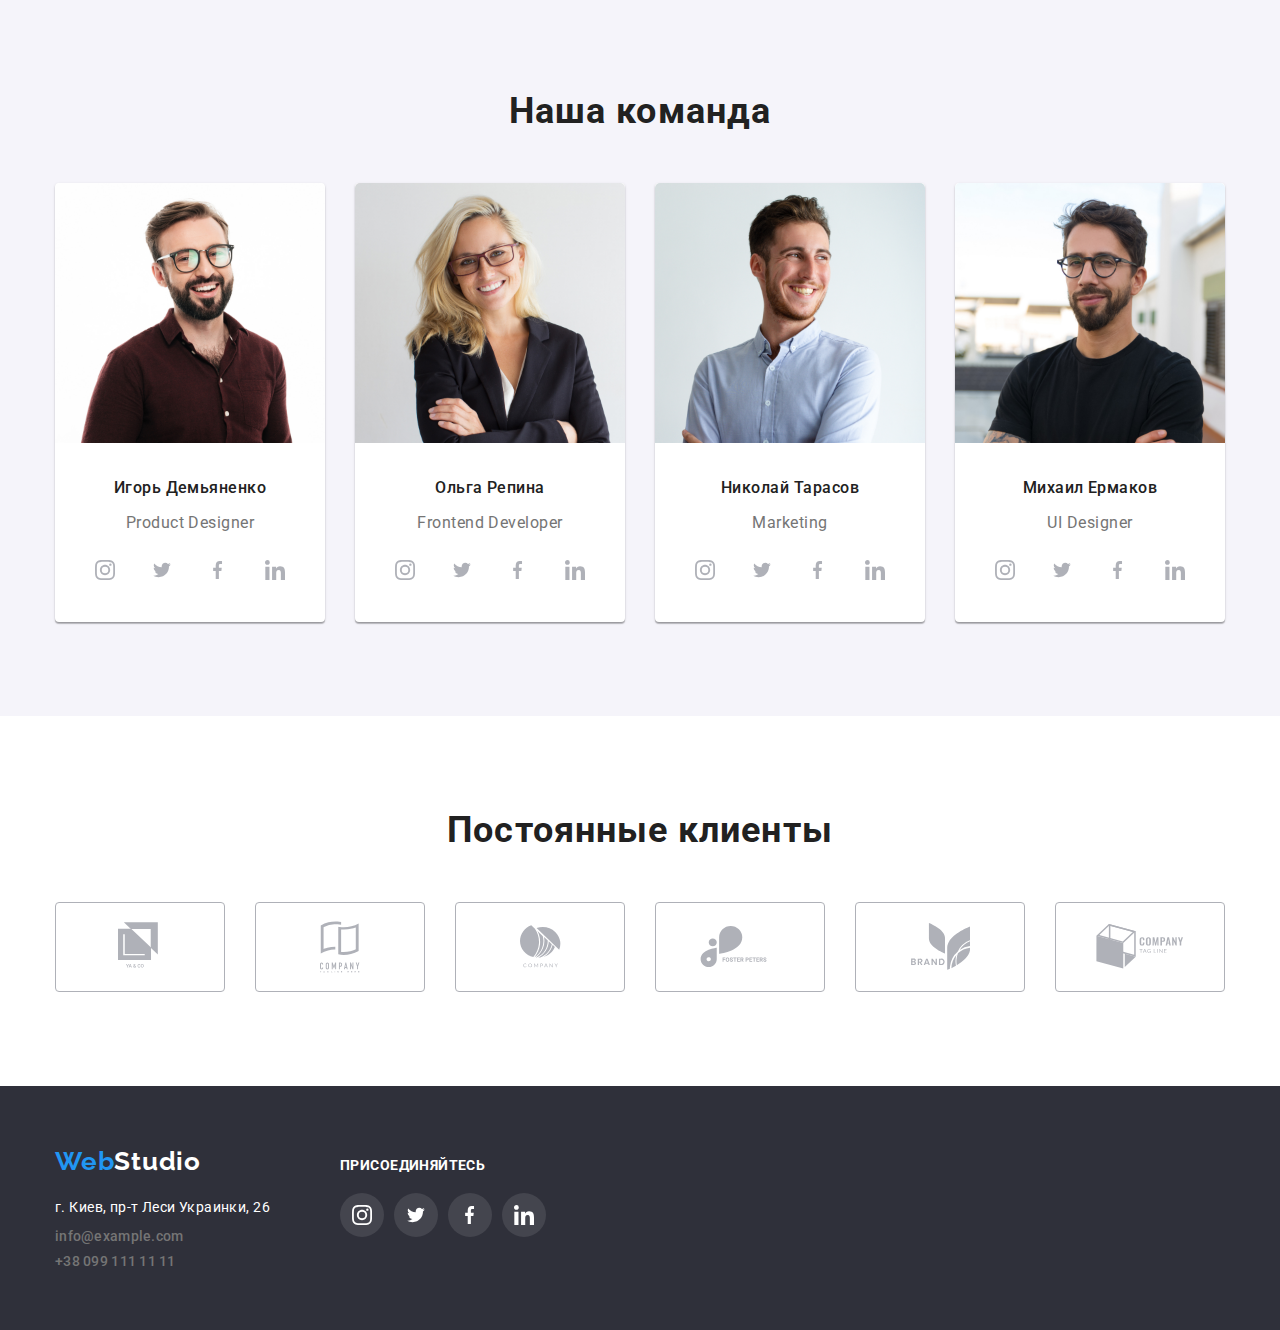
==== commit 81d49f6e: "add forms" ====
--- a/index.html
+++ b/index.html
@@ -381,8 +381,34 @@
 
     <div class="backdrop is-hidden" data-backdrop>
         <div class="modal">
-            <p class="modal-description"></p>
-            <button class="modal-close" data-close-modal>&times;close</button>
+            <p class="modal-description">Оставьте свои данные, мы вам перезвоним</p>
+            <form action="" class="modal-form">
+                <ul class="modal-list">
+                    <li class="modal-item">
+                        <label for="name" class="form-name">Имя</label>
+                        <input type="name" name="name" id="name" placeholder="">
+                    </li>
+                    <li class="modal-item">
+                        <label for="tel" class="form-tel">Телефон</label>
+                        <input type="tel" id="" placeholder="">
+                    </li>
+                    <li class="modal-item">
+                        <label for="" class="form-mail">Почта</label>
+                        <input type="email" id="" placeholder="">
+                    </li>
+                    <li class="modal-item">
+                        <label for="" class="form-comments">Комментарий</label>
+                        <textarea name="" id="" rows="10" id="" placeholder=""></textarea>
+                    </li>
+                    <li class="modal-item">
+                        <input type="checkbox" id="agree" placeholder="">
+                        <label for="agree" class="form-agree">Соглашаюсь с рассылкой и принимаю <a href="#" class="agree-link">Условия договора</a>
+                        </label>
+                    </li>
+                </ul>
+
+            </form>
+            <button class="modal-close" data-close-modal>&times;</button>
         </div>
     </div>
     <script src="./js/modal.js"></script>
--- a/css/styles.css
+++ b/css/styles.css
@@ -11,6 +11,7 @@
 }
 
 body {
+    background-color: var(--background-portfolio-color);
     margin: 0;
     padding: 0;
     font-family: Roboto, sans-serif;
@@ -51,6 +52,9 @@
     align-items: center;
 }
 
+.header-wrapper a {
+    transition: 250ms cubic-bezier(0.4, 0, 0.2, 1);
+}
 /* section HEADER */
 .header-nav {
     display: flex;
@@ -395,6 +399,7 @@
     align-items: center;
     width: 44px;
     height: 44px;
+    transition: 250ms cubic-bezier(0.4, 0, 0.2, 1);
     border-radius: 50%;
     color: var(--color-icon);
 }
@@ -404,6 +409,7 @@
 }
 
 .team-link:hover, .team-link:focus {
+    transform: scale(1.25);
     background-color: var(--accent-text-color);
     color: var(--hero-text-color);
 }
@@ -443,6 +449,7 @@
     align-items: center;
     width: 170px;
     height: 90px;
+    transition: 250ms cubic-bezier(0.4, 0, 0.2, 1);
     border: 1px solid var(--color-icon);
     border-radius: 4px;
     color: var(--color-icon);
@@ -453,6 +460,7 @@
 }
 
 .customers-link:hover, .customers-link:focus {
+    transform: scale(1.25);
     border: 1px solid var(--accent-text-color);
     color: var(--accent-text-color);
 }
@@ -468,6 +476,10 @@
     display: flex;
 }
 
+.footer-wrapper a {
+    transition: 250ms cubic-bezier(0.4, 0, 0.2, 1);
+}
+
 /* ADDRESS - BLOCK */
 .logo-footer {
     display: block;
@@ -609,6 +621,7 @@
 .category-link {
     display: inline-block;
     padding: 6px 22px;
+    transition: 250ms cubic-bezier(0.4, 0, 0.2, 1);
     font-weight: 500;
     font-size: 16px;
     line-height: 1.62;
@@ -640,9 +653,9 @@
 }
 
 .portfolio-list > .card {
-    position: relative;
     margin-right: 30px;
     margin-bottom: 30px;
+    transition: box-shadow 250ms cubic-bezier(0.4, 0, 0.2, 1);
 }
 
 .portfolio-list .card:nth-child(3n) {
@@ -653,12 +666,17 @@
     margin-bottom: 0;
 }
 
+.card:focus, .card:hover {
+    box-shadow: 0px 1px 1px rgba(0, 0, 0, 0.12), 0px 4px 4px rgba(0, 0, 0, 0.06), 1px 4px 6px rgba(0, 0, 0, 0.16);
+}
+
 .card-link {
     text-decoration: none;
 }
 
-.card:focus, .card:hover {
-    box-shadow: 0px 1px 1px rgba(0, 0, 0, 0.12), 0px 4px 4px rgba(0, 0, 0, 0.06), 1px 4px 6px rgba(0, 0, 0, 0.16);
+.card-overlay {
+    position: relative;
+    overflow: hidden;
 }
 
 .card-wrapper {
@@ -682,7 +700,10 @@
     font-size: 18px;
     line-height: 1.56;
     letter-spacing: 0.03em;
-    background-color: rgba(33, 150, 243, 0.9);
+    transform: translateY(100%);
+    transition: transform 250ms cubic-bezier(0.4, 0, 0.2, 1);
+    background-color: var(--accent-text-color);
+    opacity: 0.9;
     color: var(--hero-text-color);
 }
 
@@ -703,6 +724,10 @@
     line-height: 1.87;
     letter-spacing: 0.03em;
     color: var(--secondary-text-color);
+}
+
+.card:hover .card-description {
+    transform: translateY(0);
 }
 
 /* MODAL WINDOW */
@@ -714,26 +739,36 @@
     height: 100%;
     z-index: 3;
     background-color: rgba(0, 0, 0, 0.2);
+    opacity: 1;
+    transition: opacity 250ms cubic-bezier(0.4, 0, 0.2, 1);
 }
 
 .backdrop.is-hidden {
     opacity: 0;
     pointer-events: none;
+}
+
+.backdrop.is-hidden .modal {
+    transform: translate(-50%, -50%) scale(0.9);
 }
 
 .modal {
     position: absolute;
     top: 50%;
     left: 50%;
-    transform: translate(-50%, -50%);
+    transform: translate(-50%, -50%) scale(1);
     width: 528px;
     height: 581px;
     background-color: #fff;
+
+    transition: transform 250ms cubic-bezier(0.4, 0, 0.2, 1);
 }
 
 .modal-close {
     position: absolute;
     top: 8px;
     right: 8px;
-    font-size: 11px;
+    font-size: 36px;
+    background-color: var(--background-category-color);
+    color: var(--primary-text-color);
 }